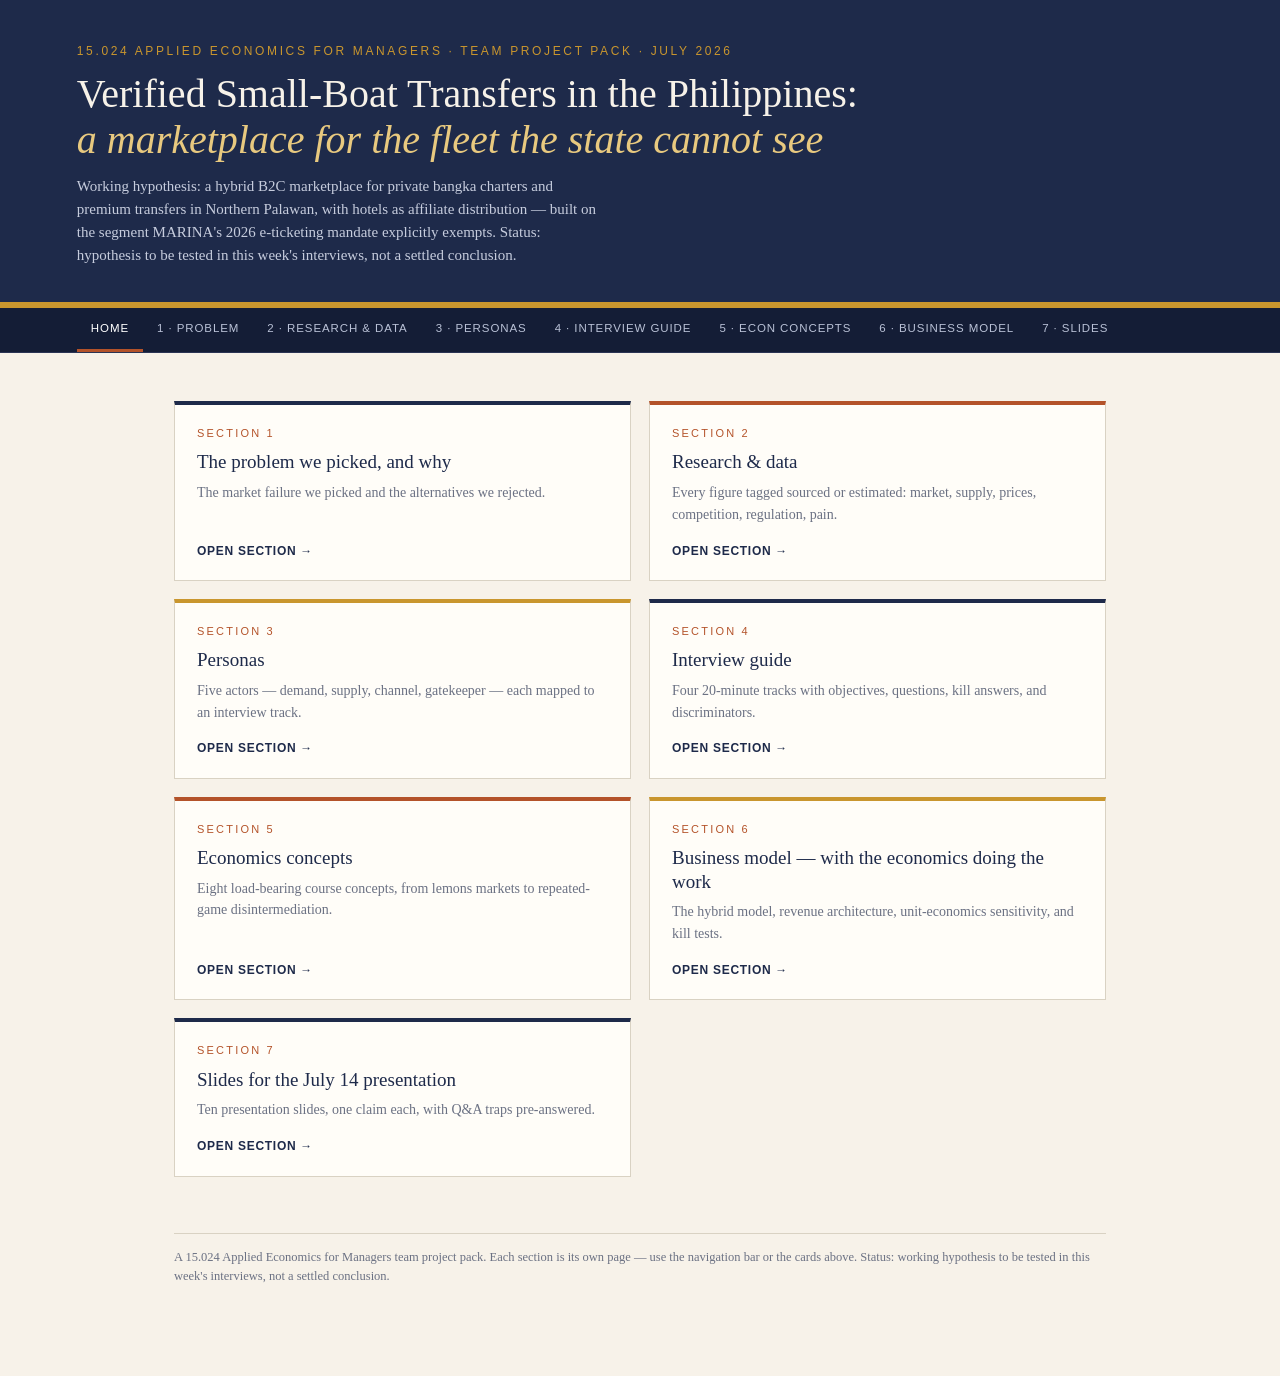
==== index.html @ a8315416 "Multi-page site for PH small-boat platform project pack Splits the single-file 15.024 project pack i" ====
<!DOCTYPE html>
<html lang="en">
<head>
<meta charset="UTF-8">
<meta name="viewport" content="width=device-width, initial-scale=1.0">
<title>Philippine Small-Boat Platform — 15.024 Project Pack</title>
<link rel="stylesheet" href="style.css">
</head>
<body>
<header class="masthead">
  <div class="kicker">15.024 Applied Economics for Managers · Team Project Pack · July 2026</div>
  <h1>Verified Small-Boat Transfers in the Philippines:<br><em>a marketplace for the fleet the state cannot see</em></h1>
  <div class="sub">Working hypothesis: a hybrid B2C marketplace for private bangka charters and premium transfers in Northern Palawan, with hotels as affiliate distribution — built on the segment MARINA's 2026 e-ticketing mandate explicitly exempts. Status: hypothesis to be tested in this week's interviews, not a settled conclusion.</div>
</header>
<nav class="toc">
  <a href="index.html" class="active">Home</a>
  <a href="problem.html">1 · Problem</a>
  <a href="research.html">2 · Research & Data</a>
  <a href="personas.html">3 · Personas</a>
  <a href="interview-guide.html">4 · Interview Guide</a>
  <a href="econ-concepts.html">5 · Econ Concepts</a>
  <a href="business-model.html">6 · Business Model</a>
  <a href="slides.html">7 · Slides</a>
</nav>
<main>
  <div class="home-grid">
  <a class="home-card" href="problem.html">
    <div class="hc-num">Section 1</div>
    <div class="hc-title">The problem we picked, and why</div>
    <p class="hc-blurb">The market failure we picked and the alternatives we rejected.</p>
    <div class="hc-go">Open section →</div>
  </a>
  <a class="home-card" href="research.html">
    <div class="hc-num">Section 2</div>
    <div class="hc-title">Research &amp; data</div>
    <p class="hc-blurb">Every figure tagged sourced or estimated: market, supply, prices, competition, regulation, pain.</p>
    <div class="hc-go">Open section →</div>
  </a>
  <a class="home-card" href="personas.html">
    <div class="hc-num">Section 3</div>
    <div class="hc-title">Personas</div>
    <p class="hc-blurb">Five actors — demand, supply, channel, gatekeeper — each mapped to an interview track.</p>
    <div class="hc-go">Open section →</div>
  </a>
  <a class="home-card" href="interview-guide.html">
    <div class="hc-num">Section 4</div>
    <div class="hc-title">Interview guide</div>
    <p class="hc-blurb">Four 20-minute tracks with objectives, questions, kill answers, and discriminators.</p>
    <div class="hc-go">Open section →</div>
  </a>
  <a class="home-card" href="econ-concepts.html">
    <div class="hc-num">Section 5</div>
    <div class="hc-title">Economics concepts</div>
    <p class="hc-blurb">Eight load-bearing course concepts, from lemons markets to repeated-game disintermediation.</p>
    <div class="hc-go">Open section →</div>
  </a>
  <a class="home-card" href="business-model.html">
    <div class="hc-num">Section 6</div>
    <div class="hc-title">Business model — with the economics doing the work</div>
    <p class="hc-blurb">The hybrid model, revenue architecture, unit-economics sensitivity, and kill tests.</p>
    <div class="hc-go">Open section →</div>
  </a>
  <a class="home-card" href="slides.html">
    <div class="hc-num">Section 7</div>
    <div class="hc-title">Slides for the July 14 presentation</div>
    <p class="hc-blurb">Ten presentation slides, one claim each, with Q&amp;A traps pre-answered.</p>
    <div class="hc-go">Open section →</div>
  </a>
  </div>
  <div class="footnote" style="margin-top:56px">
    A 15.024 Applied Economics for Managers team project pack. Each section is its own page — use the navigation bar or the cards above. Status: working hypothesis to be tested in this week's interviews, not a settled conclusion.
  </div>
</main>
</body>
</html>
---- style.css ----
:root{
    --navy:#1E2A4A; --navy-deep:#141D36; --rust:#B4532A; --gold:#C9962E;
    --cream:#F7F2E9; --paper:#FFFDF8; --ink:#232A3C; --muted:#6B7183;
    --line:#D9D2C3; --good:#3E6B4F; --bad:#8C2F2F;
  }
  *{box-sizing:border-box; margin:0; padding:0;}
  body{background:var(--cream); color:var(--ink); font:16px/1.55 Georgia,'Times New Roman',serif;}
  .sans{font-family:'Helvetica Neue',Arial,sans-serif;}
  header.masthead{background:var(--navy); color:var(--cream); padding:42px 6vw 34px; border-bottom:6px solid var(--gold);}
  .kicker{font-family:'Helvetica Neue',Arial,sans-serif; font-size:12px; letter-spacing:.22em; text-transform:uppercase; color:var(--gold); margin-bottom:10px;}
  h1{font-size:clamp(26px,3.4vw,40px); line-height:1.15; font-weight:normal;}
  h1 em{font-style:italic; color:#E8C97F;}
  .sub{margin-top:12px; color:#C6CCDD; font-size:15px; max-width:70ch;}
  nav.toc{position:sticky; top:0; z-index:50; background:var(--navy-deep); padding:0 6vw; display:flex; flex-wrap:wrap; gap:0; border-bottom:1px solid #2B3454;}
  nav.toc a{font-family:'Helvetica Neue',Arial,sans-serif; font-size:11.5px; letter-spacing:.08em; text-transform:uppercase; color:#B9C1D6; text-decoration:none; padding:12px 14px; border-bottom:3px solid transparent;}
  nav.toc a:hover{color:#fff; border-bottom-color:var(--rust);}
  main{max-width:1060px; margin:0 auto; padding:0 5vw 90px;}
  section{margin-top:64px;}
  .secnum{font-family:'Helvetica Neue',Arial,sans-serif; font-size:12px; letter-spacing:.2em; color:var(--rust); text-transform:uppercase; border-top:3px solid var(--rust); display:inline-block; padding-top:8px;}
  h2{font-size:clamp(22px,2.6vw,30px); font-weight:normal; color:var(--navy); margin:8px 0 18px;}
  h3{font-family:'Helvetica Neue',Arial,sans-serif; font-size:14px; letter-spacing:.06em; text-transform:uppercase; color:var(--navy); margin:26px 0 10px;}
  p{margin:0 0 12px; max-width:78ch;}
  .verdict{background:var(--navy); color:var(--cream); padding:20px 24px; border-left:6px solid var(--gold); margin:18px 0; font-size:17px;}
  .verdict strong{color:#E8C97F;}
  table{width:100%; border-collapse:collapse; margin:14px 0 22px; background:var(--paper); font-size:14.5px;}
  th{font-family:'Helvetica Neue',Arial,sans-serif; font-size:11.5px; letter-spacing:.08em; text-transform:uppercase; text-align:left; background:var(--navy); color:var(--cream); padding:9px 12px;}
  td{padding:9px 12px; border-bottom:1px solid var(--line); vertical-align:top;}
  tr:nth-child(even) td{background:#FBF7EE;}
  .tag{font-family:'Helvetica Neue',Arial,sans-serif; font-size:10.5px; letter-spacing:.05em; padding:2px 8px; border-radius:3px; white-space:nowrap;}
  .src{background:#E4EBE2; color:var(--good); border:1px solid #BCCDB9;}
  .est{background:#F3E4DC; color:var(--bad); border:1px solid #DDB9A8;}
  .card{background:var(--paper); border:1px solid var(--line); border-top:4px solid var(--navy); padding:18px 20px; margin:14px 0;}
  .card.rust{border-top-color:var(--rust);}
  .card.gold{border-top-color:var(--gold);}
  .persona-grid{display:grid; grid-template-columns:repeat(auto-fit,minmax(300px,1fr)); gap:16px; margin-top:14px;}
  .persona{background:var(--paper); border:1px solid var(--line); padding:18px;}
  .persona .role{font-family:'Helvetica Neue',Arial,sans-serif; font-size:11px; letter-spacing:.12em; text-transform:uppercase; color:var(--rust);}
  .persona h4{font-size:19px; color:var(--navy); margin:4px 0 10px; font-weight:normal;}
  .persona dt{font-family:'Helvetica Neue',Arial,sans-serif; font-size:10.5px; letter-spacing:.1em; text-transform:uppercase; color:var(--muted); margin-top:9px;}
  .persona dd{font-size:14px; margin:2px 0 0;}
  .qa{background:var(--paper); border:1px solid var(--line); margin:12px 0; padding:16px 20px;}
  .qa .obj{font-size:13.5px; color:var(--muted); font-style:italic; margin-bottom:10px;}
  .qa ol{margin:0 0 10px 22px; font-size:14.5px;}
  .qa ol li{margin-bottom:6px;}
  .killer{background:#F6E9E4; border-left:4px solid var(--bad); padding:10px 14px; font-size:14px; margin-top:8px;}
  .killer b{color:var(--bad);}
  .disc{background:#EFF3EC; border-left:4px solid var(--good); padding:10px 14px; font-size:14px; margin-top:8px;}
  .disc b{color:var(--good);}
  .concept{background:var(--paper); border:1px solid var(--line); border-left:5px solid var(--gold); padding:16px 20px; margin:12px 0;}
  .concept h4{font-size:17px; color:var(--navy); font-weight:normal; margin-bottom:6px;}
  .concept h4 .cl{font-family:'Helvetica Neue',Arial,sans-serif; font-size:10.5px; letter-spacing:.1em; text-transform:uppercase; color:var(--rust); display:block; margin-bottom:3px;}
  .concept p{font-size:14.5px; margin-bottom:8px;}
  .slide{background:var(--paper); border:1px solid var(--line); margin:14px 0; display:grid; grid-template-columns:64px 1fr;}
  .slide .no{background:var(--navy); color:var(--gold); display:flex; align-items:center; justify-content:center; font-family:'Helvetica Neue',Arial,sans-serif; font-size:22px;}
  .slide .body{padding:14px 18px;}
  .slide .body h4{font-size:16.5px; color:var(--navy); font-weight:normal;}
  .slide .body .headline{font-style:italic; color:var(--rust); font-size:14px; margin:2px 0 8px;}
  .slide .body ul{margin:0 0 4px 20px; font-size:14px;}
  .slide .body ul li{margin-bottom:4px;}
  figure{margin:22px 0; background:var(--paper); border:1px solid var(--line); padding:16px;}
  figcaption{font-family:'Helvetica Neue',Arial,sans-serif; font-size:12px; color:var(--muted); margin-top:8px; letter-spacing:.03em;}
  .footnote{font-size:12.5px; color:var(--muted); border-top:1px solid var(--line); margin-top:40px; padding-top:14px;}
  .twocol{display:grid; grid-template-columns:1fr 1fr; gap:18px;}
  @media(max-width:760px){.twocol{grid-template-columns:1fr;}}
  ul.tight{margin:6px 0 14px 22px; font-size:15px;}
  ul.tight li{margin-bottom:6px;}


/* ---- multi-page additions ---- */
header.masthead.compact{padding:26px 6vw 22px;}
header.masthead.compact h1{font-size:clamp(20px,2.4vw,26px);}
.home-link,.home-link:visited{color:inherit;text-decoration:none;}
.home-link:hover{color:#E8C97F;}
nav.toc a.active{color:#fff;border-bottom-color:var(--rust);}

.home-grid{display:grid;grid-template-columns:repeat(auto-fill,minmax(300px,1fr));gap:18px;margin-top:48px;}
.home-card{display:flex;flex-direction:column;background:var(--paper);border:1px solid var(--line);border-top:4px solid var(--navy);padding:20px 22px;text-decoration:none;color:var(--ink);transition:transform .12s ease,box-shadow .12s ease,border-color .12s ease;}
.home-card:hover{transform:translateY(-3px);box-shadow:0 8px 22px rgba(30,42,74,.14);border-top-color:var(--rust);}
.home-card:nth-child(3n+2){border-top-color:var(--rust);}
.home-card:nth-child(3n){border-top-color:var(--gold);}
.hc-num{font-family:'Helvetica Neue',Arial,sans-serif;font-size:11px;letter-spacing:.2em;text-transform:uppercase;color:var(--rust);}
.hc-title{font-size:19px;color:var(--navy);margin:8px 0 8px;line-height:1.25;}
.hc-blurb{font-size:14px;color:var(--muted);margin:0 0 16px;flex:1;}
.hc-go{font-family:'Helvetica Neue',Arial,sans-serif;font-size:12px;letter-spacing:.06em;text-transform:uppercase;color:var(--navy);font-weight:bold;}

.pagenav{display:flex;justify-content:space-between;gap:14px;margin-top:64px;border-top:1px solid var(--line);padding-top:20px;flex-wrap:wrap;}
.pn{display:flex;flex-direction:column;text-decoration:none;padding:12px 18px;background:var(--paper);border:1px solid var(--line);min-width:200px;flex:1;color:var(--ink);transition:border-color .12s ease,background .12s ease;}
.pn:hover{border-color:var(--rust);background:#FBF7EE;}
.pn.next{text-align:right;align-items:flex-end;}
.pn span{font-family:'Helvetica Neue',Arial,sans-serif;font-size:11px;letter-spacing:.08em;text-transform:uppercase;color:var(--muted);}
.pn b{color:var(--navy);font-size:15px;margin-top:2px;}
@media(max-width:600px){.pn{min-width:100%;}}
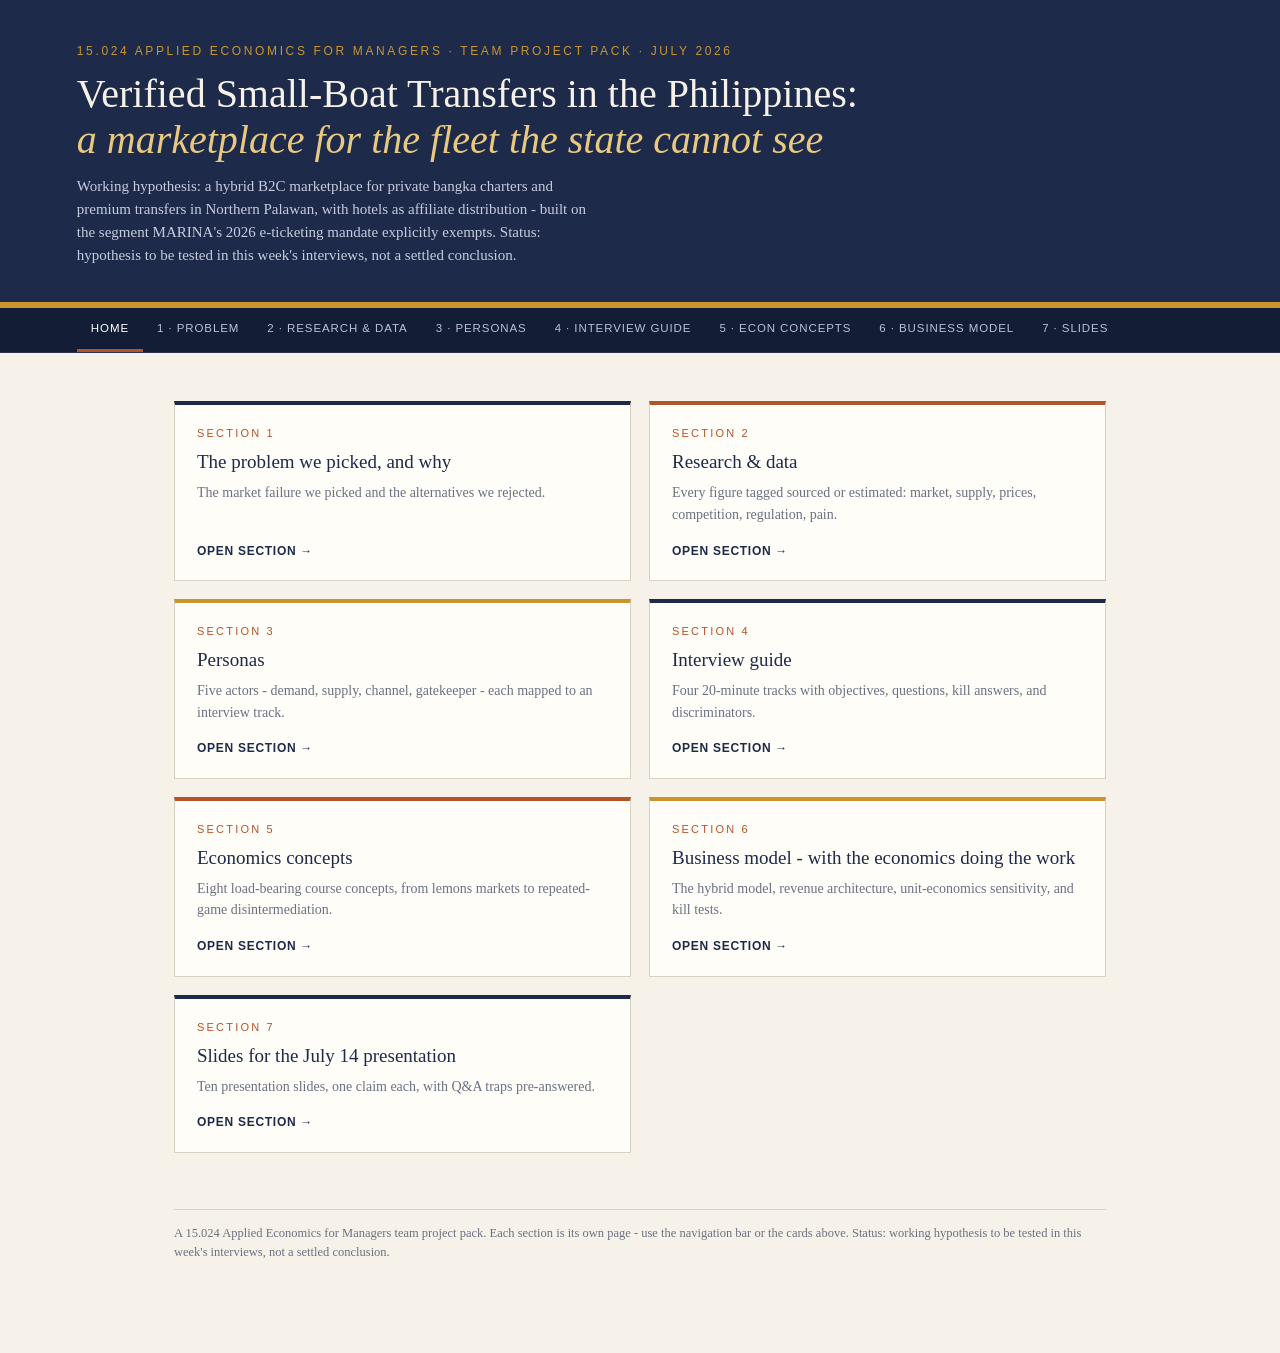
==== commit ef46cc7c: "Remove all em-dashes; strip them in generator so rebuilds stay clean" ====
--- a/index.html
+++ b/index.html
@@ -3,14 +3,14 @@
 <head>
 <meta charset="UTF-8">
 <meta name="viewport" content="width=device-width, initial-scale=1.0">
-<title>Philippine Small-Boat Platform — 15.024 Project Pack</title>
+<title>Philippine Small-Boat Platform - 15.024 Project Pack</title>
 <link rel="stylesheet" href="style.css">
 </head>
 <body>
 <header class="masthead">
   <div class="kicker">15.024 Applied Economics for Managers · Team Project Pack · July 2026</div>
   <h1>Verified Small-Boat Transfers in the Philippines:<br><em>a marketplace for the fleet the state cannot see</em></h1>
-  <div class="sub">Working hypothesis: a hybrid B2C marketplace for private bangka charters and premium transfers in Northern Palawan, with hotels as affiliate distribution — built on the segment MARINA's 2026 e-ticketing mandate explicitly exempts. Status: hypothesis to be tested in this week's interviews, not a settled conclusion.</div>
+  <div class="sub">Working hypothesis: a hybrid B2C marketplace for private bangka charters and premium transfers in Northern Palawan, with hotels as affiliate distribution - built on the segment MARINA's 2026 e-ticketing mandate explicitly exempts. Status: hypothesis to be tested in this week's interviews, not a settled conclusion.</div>
 </header>
 <nav class="toc">
   <a href="index.html" class="active">Home</a>
@@ -39,7 +39,7 @@
   <a class="home-card" href="personas.html">
     <div class="hc-num">Section 3</div>
     <div class="hc-title">Personas</div>
-    <p class="hc-blurb">Five actors — demand, supply, channel, gatekeeper — each mapped to an interview track.</p>
+    <p class="hc-blurb">Five actors - demand, supply, channel, gatekeeper - each mapped to an interview track.</p>
     <div class="hc-go">Open section →</div>
   </a>
   <a class="home-card" href="interview-guide.html">
@@ -56,7 +56,7 @@
   </a>
   <a class="home-card" href="business-model.html">
     <div class="hc-num">Section 6</div>
-    <div class="hc-title">Business model — with the economics doing the work</div>
+    <div class="hc-title">Business model - with the economics doing the work</div>
     <p class="hc-blurb">The hybrid model, revenue architecture, unit-economics sensitivity, and kill tests.</p>
     <div class="hc-go">Open section →</div>
   </a>
@@ -68,7 +68,7 @@
   </a>
   </div>
   <div class="footnote" style="margin-top:56px">
-    A 15.024 Applied Economics for Managers team project pack. Each section is its own page — use the navigation bar or the cards above. Status: working hypothesis to be tested in this week's interviews, not a settled conclusion.
+    A 15.024 Applied Economics for Managers team project pack. Each section is its own page - use the navigation bar or the cards above. Status: working hypothesis to be tested in this week's interviews, not a settled conclusion.
   </div>
 </main>
 </body>
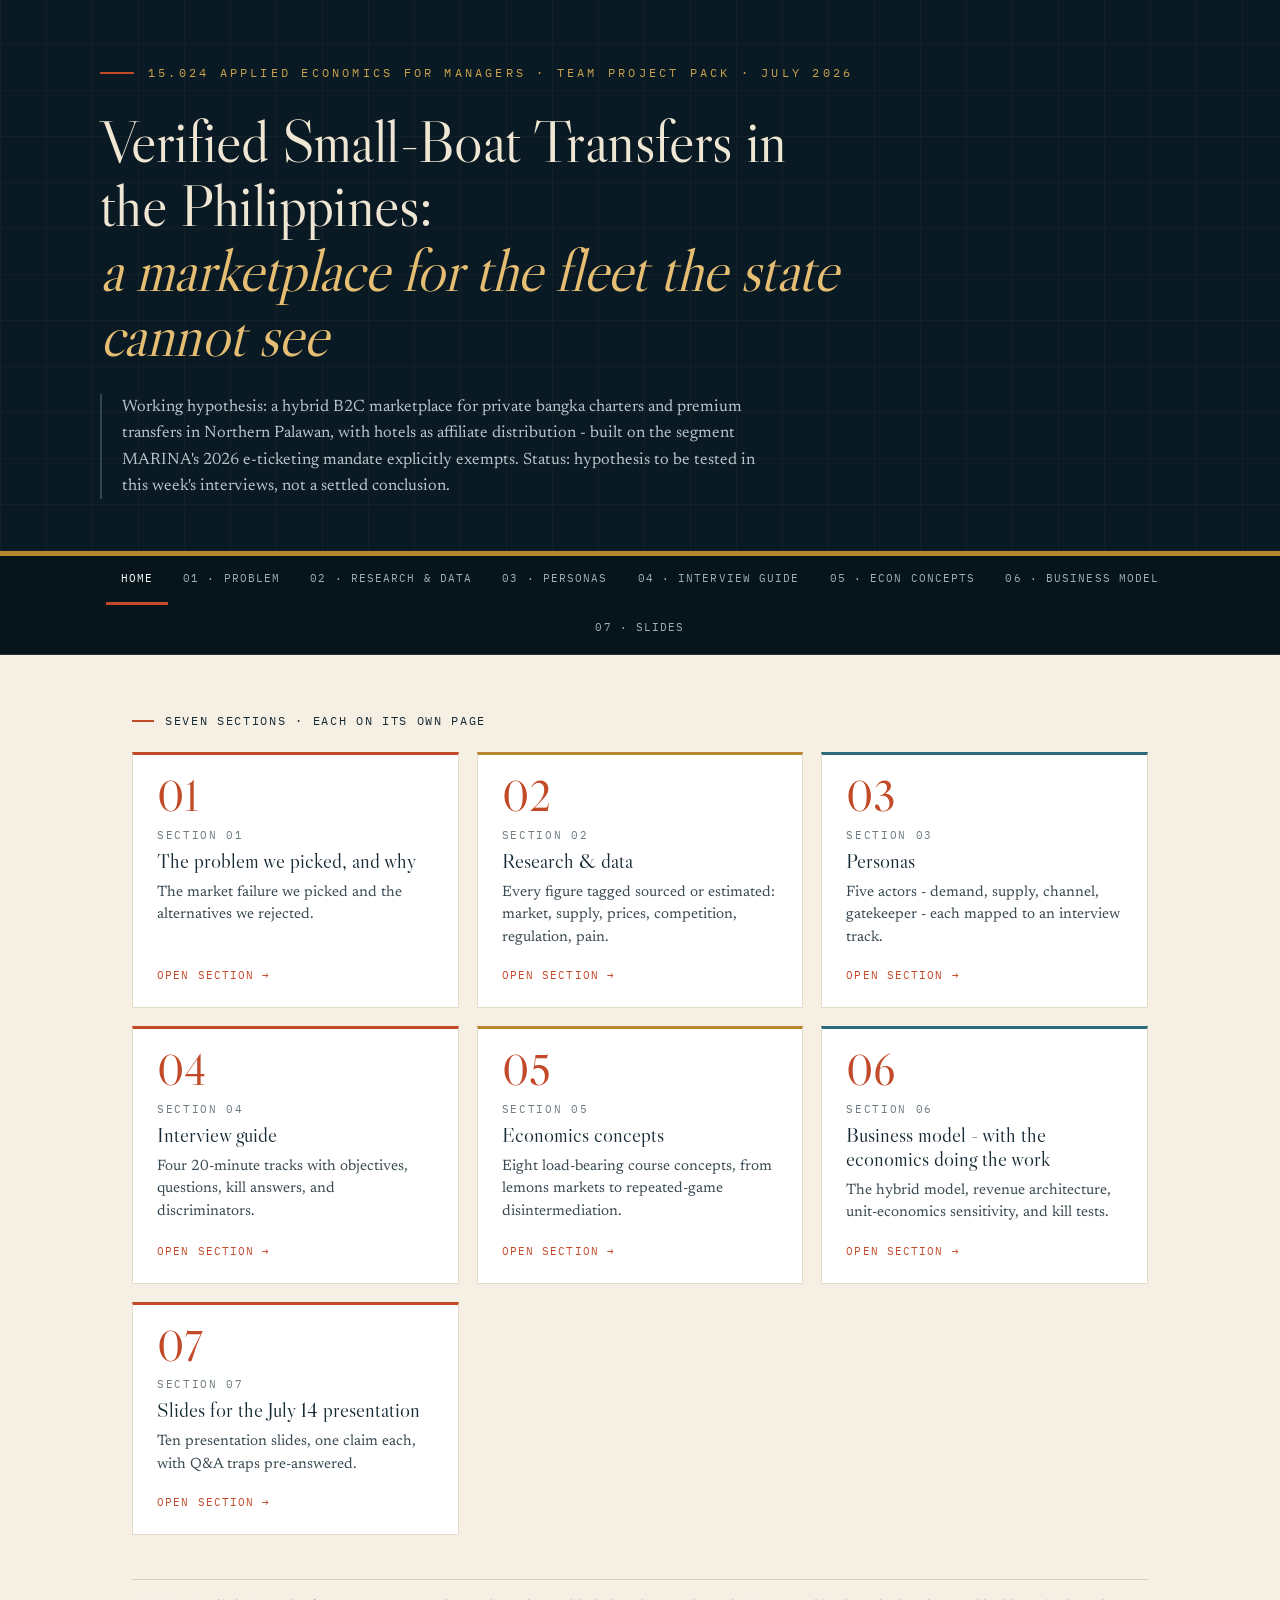
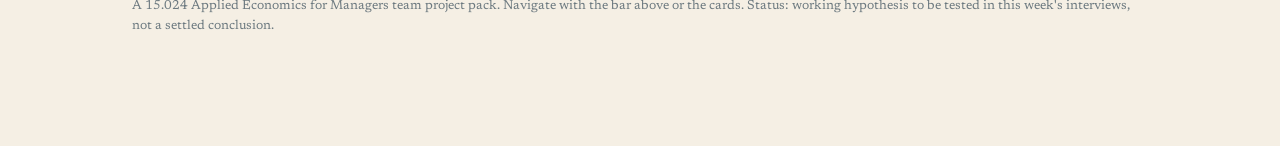
==== commit 06f34089: "Apply Claude Design redesign: Caslon/Newsreader/Plex Mono, teal+rust+gold palette, numbered section " ====
--- a/index.html
+++ b/index.html
@@ -1,75 +1,23 @@
 <!DOCTYPE html>
 <html lang="en">
 <head>
-<meta charset="UTF-8">
-<meta name="viewport" content="width=device-width, initial-scale=1.0">
+<meta charset="utf-8">
+<meta name="viewport" content="width=device-width, initial-scale=1">
 <title>Philippine Small-Boat Platform - 15.024 Project Pack</title>
+<link rel="preconnect" href="https://fonts.googleapis.com">
+<link rel="preconnect" href="https://fonts.gstatic.com" crossorigin>
+<link href="https://fonts.googleapis.com/css2?family=Libre+Caslon+Display&family=Newsreader:ital,opsz,wght@0,6..72,400;0,6..72,500;0,6..72,600;1,6..72,400;1,6..72,500&family=IBM+Plex+Mono:wght@400;500;600&display=swap" rel="stylesheet">
 <link rel="stylesheet" href="style.css">
 </head>
 <body>
-<header class="masthead">
-  <div class="kicker">15.024 Applied Economics for Managers · Team Project Pack · July 2026</div>
-  <h1>Verified Small-Boat Transfers in the Philippines:<br><em>a marketplace for the fleet the state cannot see</em></h1>
-  <div class="sub">Working hypothesis: a hybrid B2C marketplace for private bangka charters and premium transfers in Northern Palawan, with hotels as affiliate distribution - built on the segment MARINA's 2026 e-ticketing mandate explicitly exempts. Status: hypothesis to be tested in this week's interviews, not a settled conclusion.</div>
-</header>
-<nav class="toc">
-  <a href="index.html" class="active">Home</a>
-  <a href="problem.html">1 · Problem</a>
-  <a href="research.html">2 · Research & Data</a>
-  <a href="personas.html">3 · Personas</a>
-  <a href="interview-guide.html">4 · Interview Guide</a>
-  <a href="econ-concepts.html">5 · Econ Concepts</a>
-  <a href="business-model.html">6 · Business Model</a>
-  <a href="slides.html">7 · Slides</a>
-</nav>
-<main>
+<header class="masthead home"><div class="inner"><div class="kicker"><span class="rule"></span><span>15.024 Applied Economics for Managers · Team Project Pack · July 2026</span></div><h1>Verified Small-Boat Transfers in the Philippines:<br><em>a marketplace for the fleet the state cannot see</em></h1><div class="sub">Working hypothesis: a hybrid B2C marketplace for private bangka charters and premium transfers in Northern Palawan, with hotels as affiliate distribution - built on the segment MARINA's 2026 e-ticketing mandate explicitly exempts. Status: hypothesis to be tested in this week's interviews, not a settled conclusion.</div></div></header>
+<nav class="toc"><a href="index.html" class="active">Home</a><a href="problem.html">01 · Problem</a><a href="research.html">02 · Research & Data</a><a href="personas.html">03 · Personas</a><a href="interview-guide.html">04 · Interview Guide</a><a href="econ-concepts.html">05 · Econ Concepts</a><a href="business-model.html">06 · Business Model</a><a href="slides.html">07 · Slides</a></nav>
+<div class="home-wrap">
+  <div class="home-lead"><span class="rule"></span>Seven sections · each on its own page</div>
   <div class="home-grid">
-  <a class="home-card" href="problem.html">
-    <div class="hc-num">Section 1</div>
-    <div class="hc-title">The problem we picked, and why</div>
-    <p class="hc-blurb">The market failure we picked and the alternatives we rejected.</p>
-    <div class="hc-go">Open section →</div>
-  </a>
-  <a class="home-card" href="research.html">
-    <div class="hc-num">Section 2</div>
-    <div class="hc-title">Research &amp; data</div>
-    <p class="hc-blurb">Every figure tagged sourced or estimated: market, supply, prices, competition, regulation, pain.</p>
-    <div class="hc-go">Open section →</div>
-  </a>
-  <a class="home-card" href="personas.html">
-    <div class="hc-num">Section 3</div>
-    <div class="hc-title">Personas</div>
-    <p class="hc-blurb">Five actors - demand, supply, channel, gatekeeper - each mapped to an interview track.</p>
-    <div class="hc-go">Open section →</div>
-  </a>
-  <a class="home-card" href="interview-guide.html">
-    <div class="hc-num">Section 4</div>
-    <div class="hc-title">Interview guide</div>
-    <p class="hc-blurb">Four 20-minute tracks with objectives, questions, kill answers, and discriminators.</p>
-    <div class="hc-go">Open section →</div>
-  </a>
-  <a class="home-card" href="econ-concepts.html">
-    <div class="hc-num">Section 5</div>
-    <div class="hc-title">Economics concepts</div>
-    <p class="hc-blurb">Eight load-bearing course concepts, from lemons markets to repeated-game disintermediation.</p>
-    <div class="hc-go">Open section →</div>
-  </a>
-  <a class="home-card" href="business-model.html">
-    <div class="hc-num">Section 6</div>
-    <div class="hc-title">Business model - with the economics doing the work</div>
-    <p class="hc-blurb">The hybrid model, revenue architecture, unit-economics sensitivity, and kill tests.</p>
-    <div class="hc-go">Open section →</div>
-  </a>
-  <a class="home-card" href="slides.html">
-    <div class="hc-num">Section 7</div>
-    <div class="hc-title">Slides for the July 14 presentation</div>
-    <p class="hc-blurb">Ten presentation slides, one claim each, with Q&amp;A traps pre-answered.</p>
-    <div class="hc-go">Open section →</div>
-  </a>
+    <a class="home-card" href="problem.html"><div class="num">01</div><div class="lbl">Section 01</div><div class="ttl">The problem we picked, and why</div><p class="blurb">The market failure we picked and the alternatives we rejected.</p><div class="go">Open section →</div></a><a class="home-card" href="research.html"><div class="num">02</div><div class="lbl">Section 02</div><div class="ttl">Research &amp; data</div><p class="blurb">Every figure tagged sourced or estimated: market, supply, prices, competition, regulation, pain.</p><div class="go">Open section →</div></a><a class="home-card" href="personas.html"><div class="num">03</div><div class="lbl">Section 03</div><div class="ttl">Personas</div><p class="blurb">Five actors - demand, supply, channel, gatekeeper - each mapped to an interview track.</p><div class="go">Open section →</div></a><a class="home-card" href="interview-guide.html"><div class="num">04</div><div class="lbl">Section 04</div><div class="ttl">Interview guide</div><p class="blurb">Four 20-minute tracks with objectives, questions, kill answers, and discriminators.</p><div class="go">Open section →</div></a><a class="home-card" href="econ-concepts.html"><div class="num">05</div><div class="lbl">Section 05</div><div class="ttl">Economics concepts</div><p class="blurb">Eight load-bearing course concepts, from lemons markets to repeated-game disintermediation.</p><div class="go">Open section →</div></a><a class="home-card" href="business-model.html"><div class="num">06</div><div class="lbl">Section 06</div><div class="ttl">Business model - with the economics doing the work</div><p class="blurb">The hybrid model, revenue architecture, unit-economics sensitivity, and kill tests.</p><div class="go">Open section →</div></a><a class="home-card" href="slides.html"><div class="num">07</div><div class="lbl">Section 07</div><div class="ttl">Slides for the July 14 presentation</div><p class="blurb">Ten presentation slides, one claim each, with Q&amp;A traps pre-answered.</p><div class="go">Open section →</div></a>
   </div>
-  <div class="footnote" style="margin-top:56px">
-    A 15.024 Applied Economics for Managers team project pack. Each section is its own page - use the navigation bar or the cards above. Status: working hypothesis to be tested in this week's interviews, not a settled conclusion.
-  </div>
-</main>
+  <div class="home-foot">A 15.024 Applied Economics for Managers team project pack. Navigate with the bar above or the cards. Status: working hypothesis to be tested in this week's interviews, not a settled conclusion.</div>
+</div>
 </body>
 </html>
--- a/style.css
+++ b/style.css
@@ -1,93 +1,54 @@
+*{box-sizing:border-box;}
+html,body{overflow-x:hidden;}
+body{margin:0; background:#F5EFE4; color:#162A34; font-family:'Newsreader',Georgia,serif; font-size:17.5px; line-height:1.62; -webkit-font-smoothing:antialiased;}
+a{color:#C24A28; text-decoration:none;}
+a:hover{color:#B8862F;}
+::selection{background:#C24A28; color:#F5EFE4;}
 
-  :root{
-    --navy:#1E2A4A; --navy-deep:#141D36; --rust:#B4532A; --gold:#C9962E;
-    --cream:#F7F2E9; --paper:#FFFDF8; --ink:#232A3C; --muted:#6B7183;
-    --line:#D9D2C3; --good:#3E6B4F; --bad:#8C2F2F;
-  }
-  *{box-sizing:border-box; margin:0; padding:0;}
-  body{background:var(--cream); color:var(--ink); font:16px/1.55 Georgia,'Times New Roman',serif;}
-  .sans{font-family:'Helvetica Neue',Arial,sans-serif;}
-  header.masthead{background:var(--navy); color:var(--cream); padding:42px 6vw 34px; border-bottom:6px solid var(--gold);}
-  .kicker{font-family:'Helvetica Neue',Arial,sans-serif; font-size:12px; letter-spacing:.22em; text-transform:uppercase; color:var(--gold); margin-bottom:10px;}
-  h1{font-size:clamp(26px,3.4vw,40px); line-height:1.15; font-weight:normal;}
-  h1 em{font-style:italic; color:#E8C97F;}
-  .sub{margin-top:12px; color:#C6CCDD; font-size:15px; max-width:70ch;}
-  nav.toc{position:sticky; top:0; z-index:50; background:var(--navy-deep); padding:0 6vw; display:flex; flex-wrap:wrap; gap:0; border-bottom:1px solid #2B3454;}
-  nav.toc a{font-family:'Helvetica Neue',Arial,sans-serif; font-size:11.5px; letter-spacing:.08em; text-transform:uppercase; color:#B9C1D6; text-decoration:none; padding:12px 14px; border-bottom:3px solid transparent;}
-  nav.toc a:hover{color:#fff; border-bottom-color:var(--rust);}
-  main{max-width:1060px; margin:0 auto; padding:0 5vw 90px;}
-  section{margin-top:64px;}
-  .secnum{font-family:'Helvetica Neue',Arial,sans-serif; font-size:12px; letter-spacing:.2em; color:var(--rust); text-transform:uppercase; border-top:3px solid var(--rust); display:inline-block; padding-top:8px;}
-  h2{font-size:clamp(22px,2.6vw,30px); font-weight:normal; color:var(--navy); margin:8px 0 18px;}
-  h3{font-family:'Helvetica Neue',Arial,sans-serif; font-size:14px; letter-spacing:.06em; text-transform:uppercase; color:var(--navy); margin:26px 0 10px;}
-  p{margin:0 0 12px; max-width:78ch;}
-  .verdict{background:var(--navy); color:var(--cream); padding:20px 24px; border-left:6px solid var(--gold); margin:18px 0; font-size:17px;}
-  .verdict strong{color:#E8C97F;}
-  table{width:100%; border-collapse:collapse; margin:14px 0 22px; background:var(--paper); font-size:14.5px;}
-  th{font-family:'Helvetica Neue',Arial,sans-serif; font-size:11.5px; letter-spacing:.08em; text-transform:uppercase; text-align:left; background:var(--navy); color:var(--cream); padding:9px 12px;}
-  td{padding:9px 12px; border-bottom:1px solid var(--line); vertical-align:top;}
-  tr:nth-child(even) td{background:#FBF7EE;}
-  .tag{font-family:'Helvetica Neue',Arial,sans-serif; font-size:10.5px; letter-spacing:.05em; padding:2px 8px; border-radius:3px; white-space:nowrap;}
-  .src{background:#E4EBE2; color:var(--good); border:1px solid #BCCDB9;}
-  .est{background:#F3E4DC; color:var(--bad); border:1px solid #DDB9A8;}
-  .card{background:var(--paper); border:1px solid var(--line); border-top:4px solid var(--navy); padding:18px 20px; margin:14px 0;}
-  .card.rust{border-top-color:var(--rust);}
-  .card.gold{border-top-color:var(--gold);}
-  .persona-grid{display:grid; grid-template-columns:repeat(auto-fit,minmax(300px,1fr)); gap:16px; margin-top:14px;}
-  .persona{background:var(--paper); border:1px solid var(--line); padding:18px;}
-  .persona .role{font-family:'Helvetica Neue',Arial,sans-serif; font-size:11px; letter-spacing:.12em; text-transform:uppercase; color:var(--rust);}
-  .persona h4{font-size:19px; color:var(--navy); margin:4px 0 10px; font-weight:normal;}
-  .persona dt{font-family:'Helvetica Neue',Arial,sans-serif; font-size:10.5px; letter-spacing:.1em; text-transform:uppercase; color:var(--muted); margin-top:9px;}
-  .persona dd{font-size:14px; margin:2px 0 0;}
-  .qa{background:var(--paper); border:1px solid var(--line); margin:12px 0; padding:16px 20px;}
-  .qa .obj{font-size:13.5px; color:var(--muted); font-style:italic; margin-bottom:10px;}
-  .qa ol{margin:0 0 10px 22px; font-size:14.5px;}
-  .qa ol li{margin-bottom:6px;}
-  .killer{background:#F6E9E4; border-left:4px solid var(--bad); padding:10px 14px; font-size:14px; margin-top:8px;}
-  .killer b{color:var(--bad);}
-  .disc{background:#EFF3EC; border-left:4px solid var(--good); padding:10px 14px; font-size:14px; margin-top:8px;}
-  .disc b{color:var(--good);}
-  .concept{background:var(--paper); border:1px solid var(--line); border-left:5px solid var(--gold); padding:16px 20px; margin:12px 0;}
-  .concept h4{font-size:17px; color:var(--navy); font-weight:normal; margin-bottom:6px;}
-  .concept h4 .cl{font-family:'Helvetica Neue',Arial,sans-serif; font-size:10.5px; letter-spacing:.1em; text-transform:uppercase; color:var(--rust); display:block; margin-bottom:3px;}
-  .concept p{font-size:14.5px; margin-bottom:8px;}
-  .slide{background:var(--paper); border:1px solid var(--line); margin:14px 0; display:grid; grid-template-columns:64px 1fr;}
-  .slide .no{background:var(--navy); color:var(--gold); display:flex; align-items:center; justify-content:center; font-family:'Helvetica Neue',Arial,sans-serif; font-size:22px;}
-  .slide .body{padding:14px 18px;}
-  .slide .body h4{font-size:16.5px; color:var(--navy); font-weight:normal;}
-  .slide .body .headline{font-style:italic; color:var(--rust); font-size:14px; margin:2px 0 8px;}
-  .slide .body ul{margin:0 0 4px 20px; font-size:14px;}
-  .slide .body ul li{margin-bottom:4px;}
-  figure{margin:22px 0; background:var(--paper); border:1px solid var(--line); padding:16px;}
-  figcaption{font-family:'Helvetica Neue',Arial,sans-serif; font-size:12px; color:var(--muted); margin-top:8px; letter-spacing:.03em;}
-  .footnote{font-size:12.5px; color:var(--muted); border-top:1px solid var(--line); margin-top:40px; padding-top:14px;}
-  .twocol{display:grid; grid-template-columns:1fr 1fr; gap:18px;}
-  @media(max-width:760px){.twocol{grid-template-columns:1fr;}}
-  ul.tight{margin:6px 0 14px 22px; font-size:15px;}
-  ul.tight li{margin-bottom:6px;}
+/* masthead */
+header.masthead{position:relative; background-color:#0A1A24; color:#EFE6D3; padding:34px 7vw 28px; border-bottom:5px solid #B8862F; background-image:repeating-linear-gradient(0deg, rgba(184,134,47,.06) 0 1px, transparent 1px 46px), repeating-linear-gradient(90deg, rgba(184,134,47,.05) 0 1px, transparent 1px 46px); overflow:hidden;}
+header.masthead.home{padding:64px 7vw 52px;}
+header.masthead .inner{max-width:1080px; margin:0 auto; position:relative;}
+header.masthead .kicker{display:flex; align-items:center; gap:14px; font-family:'IBM Plex Mono',monospace; font-size:11.5px; letter-spacing:.28em; text-transform:uppercase; color:#C9A24B; margin-bottom:16px;}
+header.masthead.home .kicker{margin-bottom:26px;}
+header.masthead .kicker .rule{width:34px; height:2px; background:#C24A28; display:inline-block; flex:none;}
+header.masthead h1{font-family:'Libre Caslon Display',Georgia,serif; font-weight:400; font-size:clamp(22px,3vw,32px); line-height:1.12; margin:0; letter-spacing:-.01em;}
+header.masthead.home h1{font-size:clamp(34px,5.2vw,60px); line-height:1.08; max-width:20ch;}
+header.masthead h1 a{color:inherit;}
+header.masthead h1 a:hover{color:#E6BE73;}
+header.masthead h1 em{font-style:italic; color:#E6BE73;}
+header.masthead .sub{margin-top:26px; color:#B9C6CE; font-size:16.5px; line-height:1.6; max-width:74ch; border-left:2px solid #2C4653; padding-left:20px;}
 
+/* sticky cross-page nav */
+nav.toc{position:sticky; top:0; z-index:50; background:#07141B; border-bottom:1px solid #21323B; display:flex; flex-wrap:wrap; justify-content:center; padding:0 4vw;}
+nav.toc a{font-family:'IBM Plex Mono',monospace; font-size:11px; letter-spacing:.1em; text-transform:uppercase; color:#9FB0B8; padding:14px 15px; border-bottom:3px solid transparent;}
+nav.toc a:hover{color:#FFFFFF; border-bottom-color:#C24A28;}
+nav.toc a.active{color:#FFFFFF; border-bottom-color:#C24A28;}
 
-/* ---- multi-page additions ---- */
-header.masthead.compact{padding:26px 6vw 22px;}
-header.masthead.compact h1{font-size:clamp(20px,2.4vw,26px);}
-.home-link,.home-link:visited{color:inherit;text-decoration:none;}
-.home-link:hover{color:#E8C97F;}
-nav.toc a.active{color:#fff;border-bottom-color:var(--rust);}
+/* main column (matches design) */
+main{max-width:1080px; margin:0 auto; padding:0 32px 110px;}
 
-.home-grid{display:grid;grid-template-columns:repeat(auto-fill,minmax(300px,1fr));gap:18px;margin-top:48px;}
-.home-card{display:flex;flex-direction:column;background:var(--paper);border:1px solid var(--line);border-top:4px solid var(--navy);padding:20px 22px;text-decoration:none;color:var(--ink);transition:transform .12s ease,box-shadow .12s ease,border-color .12s ease;}
-.home-card:hover{transform:translateY(-3px);box-shadow:0 8px 22px rgba(30,42,74,.14);border-top-color:var(--rust);}
-.home-card:nth-child(3n+2){border-top-color:var(--rust);}
-.home-card:nth-child(3n){border-top-color:var(--gold);}
-.hc-num{font-family:'Helvetica Neue',Arial,sans-serif;font-size:11px;letter-spacing:.2em;text-transform:uppercase;color:var(--rust);}
-.hc-title{font-size:19px;color:var(--navy);margin:8px 0 8px;line-height:1.25;}
-.hc-blurb{font-size:14px;color:var(--muted);margin:0 0 16px;flex:1;}
-.hc-go{font-family:'Helvetica Neue',Arial,sans-serif;font-size:12px;letter-spacing:.06em;text-transform:uppercase;color:var(--navy);font-weight:bold;}
+/* prev / next */
+.pagenav{display:flex; justify-content:space-between; gap:14px; margin-top:72px; border-top:1px solid #D9CFBD; padding-top:22px; flex-wrap:wrap;}
+.pn{display:flex; flex-direction:column; text-decoration:none; padding:14px 20px; background:#FFFFFF; border:1px solid #E4DBC9; min-width:220px; flex:1; transition:border-color .12s ease, transform .12s ease;}
+.pn:hover{border-color:#C24A28; transform:translateY(-2px);}
+.pn.next{text-align:right; align-items:flex-end;}
+.pn span{font-family:'IBM Plex Mono',monospace; font-size:10.5px; letter-spacing:.1em; text-transform:uppercase; color:#6D7A80;}
+.pn b{font-family:'Libre Caslon Display',serif; font-weight:400; font-size:18px; color:#162A34; margin-top:3px;}
+@media(max-width:600px){.pn{min-width:100%;}}
 
-.pagenav{display:flex;justify-content:space-between;gap:14px;margin-top:64px;border-top:1px solid var(--line);padding-top:20px;flex-wrap:wrap;}
-.pn{display:flex;flex-direction:column;text-decoration:none;padding:12px 18px;background:var(--paper);border:1px solid var(--line);min-width:200px;flex:1;color:var(--ink);transition:border-color .12s ease,background .12s ease;}
-.pn:hover{border-color:var(--rust);background:#FBF7EE;}
-.pn.next{text-align:right;align-items:flex-end;}
-.pn span{font-family:'Helvetica Neue',Arial,sans-serif;font-size:11px;letter-spacing:.08em;text-transform:uppercase;color:var(--muted);}
-.pn b{color:var(--navy);font-size:15px;margin-top:2px;}
-@media(max-width:600px){.pn{min-width:100%;}}
+/* landing */
+.home-wrap{max-width:1080px; margin:0 auto; padding:56px 32px 110px;}
+.home-lead{font-family:'IBM Plex Mono',monospace; font-size:12px; letter-spacing:.14em; text-transform:uppercase; color:#162A34; margin:0 0 22px; display:flex; align-items:center; gap:11px;}
+.home-lead .rule{width:22px; height:2px; background:#C24A28;}
+.home-grid{display:grid; grid-template-columns:repeat(auto-fill,minmax(300px,1fr)); gap:18px;}
+.home-card{display:flex; flex-direction:column; background:#FFFFFF; border:1px solid #E4DBC9; border-top:3px solid #C24A28; padding:22px 24px; text-decoration:none; color:#162A34; transition:transform .12s ease, box-shadow .12s ease;}
+.home-card:hover{transform:translateY(-3px); box-shadow:0 10px 26px rgba(10,26,36,.13);}
+.home-card:nth-child(3n+2){border-top-color:#B8862F;}
+.home-card:nth-child(3n){border-top-color:#2F6C7B;}
+.home-card .num{font-family:'Libre Caslon Display',serif; font-size:44px; line-height:.85; color:#C24A28;}
+.home-card .lbl{font-family:'IBM Plex Mono',monospace; font-size:10.5px; letter-spacing:.16em; text-transform:uppercase; color:#6D7A80; margin-top:12px;}
+.home-card .ttl{font-family:'Libre Caslon Display',serif; font-size:21px; color:#162A34; margin:5px 0 9px; line-height:1.15;}
+.home-card .blurb{font-size:15px; color:#3A4A52; margin:0 0 18px; flex:1; line-height:1.5;}
+.home-card .go{font-family:'IBM Plex Mono',monospace; font-size:11px; letter-spacing:.1em; text-transform:uppercase; color:#C24A28;}
+.home-foot{font-size:13px; color:#6D7A80; line-height:1.55; border-top:1px solid #D9CFBD; margin-top:44px; padding-top:16px;}
